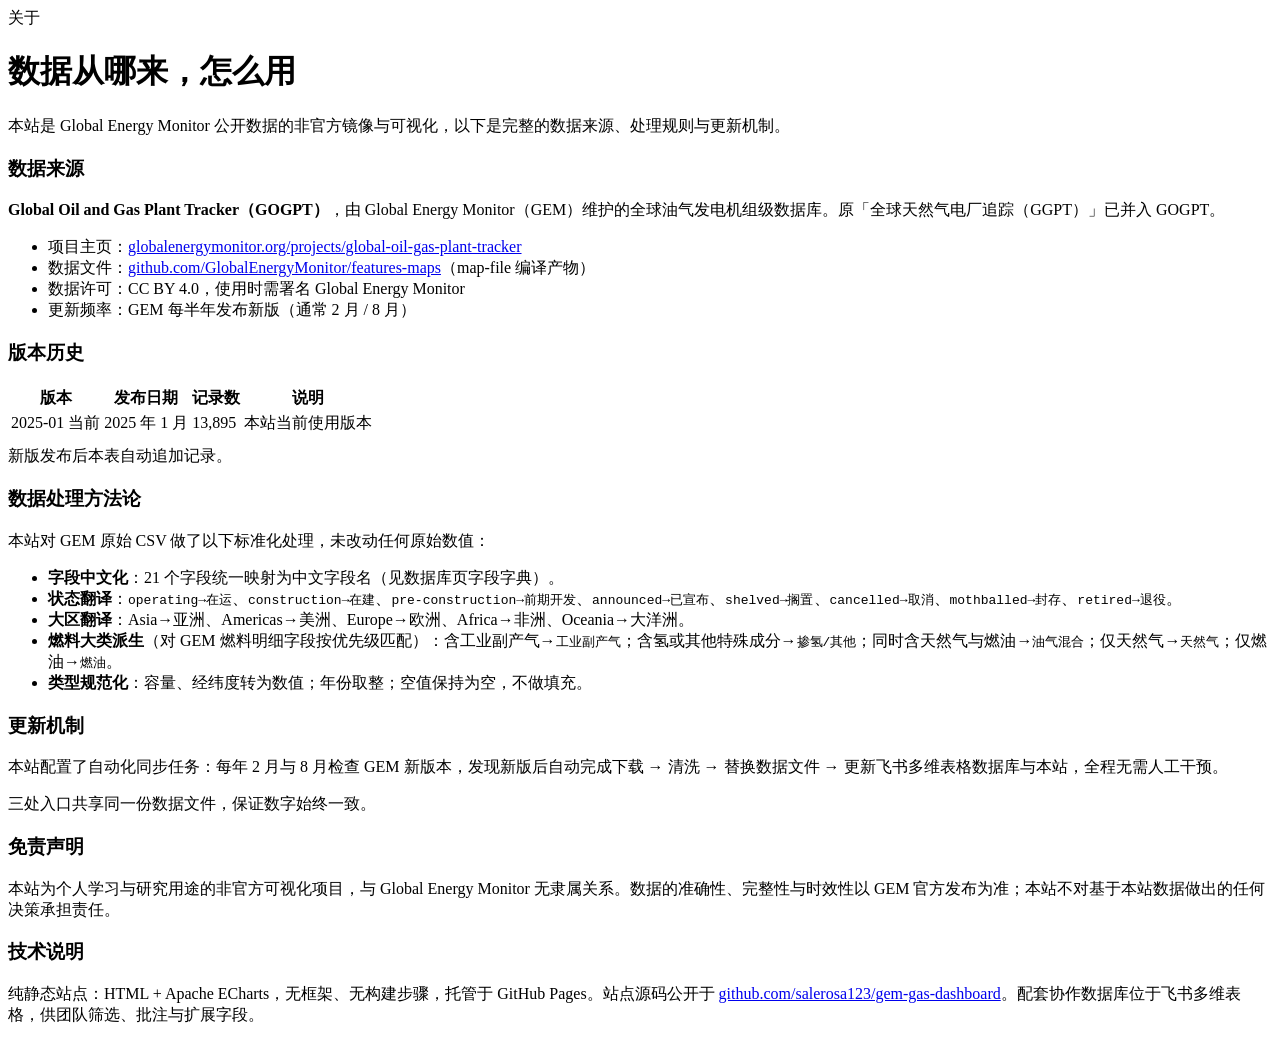
==== about.html @ b09754d4 "rebuild: multi-page editorial site" ====
<!-- Generated by Trae Work -->
<!DOCTYPE html>
<html lang="zh-CN">
<head>
<meta charset="UTF-8">
<meta name="viewport" content="width=device-width, initial-scale=1.0">
<title>关于 · GOGPT 数据观察站</title>
<meta name="description" content="数据来源、清洗方法论、版本历史与更新机制说明。">
<link rel="stylesheet" href="assets/layout.css">
</head>
<body>
<div class="wrap">

<div class="page-head">
  <div class="overline">关于</div>
  <h1>数据从哪来，怎么用</h1>
  <div class="sub">本站是 Global Energy Monitor 公开数据的非官方镜像与可视化，以下是完整的数据来源、处理规则与更新机制。</div>
</div>

<div class="about-grid">
  <div class="about-card">
    <h3>数据来源</h3>
    <p><b>Global Oil and Gas Plant Tracker（GOGPT）</b>，由 Global Energy Monitor（GEM）维护的全球油气发电机组级数据库。原「全球天然气电厂追踪（GGPT）」已并入 GOGPT。</p>
    <ul>
      <li>项目主页：<a href="https://globalenergymonitor.org/projects/global-oil-gas-plant-tracker" target="_blank" rel="noopener">globalenergymonitor.org/projects/global-oil-gas-plant-tracker</a></li>
      <li>数据文件：<a href="https://github.com/GlobalEnergyMonitor/features-maps" target="_blank" rel="noopener">github.com/GlobalEnergyMonitor/features-maps</a>（map-file 编译产物）</li>
      <li>数据许可：CC BY 4.0，使用时需署名 Global Energy Monitor</li>
      <li>更新频率：GEM 每半年发布新版（通常 2 月 / 8 月）</li>
    </ul>
  </div>

  <div class="about-card">
    <h3>版本历史</h3>
    <table class="mini-table">
      <thead><tr><th>版本</th><th>发布日期</th><th>记录数</th><th>说明</th></tr></thead>
      <tbody>
        <tr><td>2025-01 <span class="ver-pill">当前</span></td><td>2025 年 1 月</td><td>13,895</td><td>本站当前使用版本</td></tr>
      </tbody>
    </table>
    <p style="margin-top:0.6rem">新版发布后本表自动追加记录。</p>
  </div>

  <div class="about-card full">
    <h3>数据处理方法论</h3>
    <p>本站对 GEM 原始 CSV 做了以下标准化处理，未改动任何原始数值：</p>
    <ul>
      <li><b>字段中文化</b>：21 个字段统一映射为中文字段名（见数据库页字段字典）。</li>
      <li><b>状态翻译</b>：<code>operating→在运</code>、<code>construction→在建</code>、<code>pre-construction→前期开发</code>、<code>announced→已宣布</code>、<code>shelved→搁置</code>、<code>cancelled→取消</code>、<code>mothballed→封存</code>、<code>retired→退役</code>。</li>
      <li><b>大区翻译</b>：Asia→亚洲、Americas→美洲、Europe→欧洲、Africa→非洲、Oceania→大洋洲。</li>
      <li><b>燃料大类派生</b>（对 GEM 燃料明细字段按优先级匹配）：含工业副产气→<code>工业副产气</code>；含氢或其他特殊成分→<code>掺氢/其他</code>；同时含天然气与燃油→<code>油气混合</code>；仅天然气→<code>天然气</code>；仅燃油→<code>燃油</code>。</li>
      <li><b>类型规范化</b>：容量、经纬度转为数值；年份取整；空值保持为空，不做填充。</li>
    </ul>
  </div>

  <div class="about-card">
    <h3>更新机制</h3>
    <p>本站配置了自动化同步任务：每年 2 月与 8 月检查 GEM 新版本，发现新版后自动完成下载 → 清洗 → 替换数据文件 → 更新飞书多维表格数据库与本站，全程无需人工干预。</p>
    <p>三处入口共享同一份数据文件，保证数字始终一致。</p>
  </div>

  <div class="about-card">
    <h3>免责声明</h3>
    <p>本站为个人学习与研究用途的非官方可视化项目，与 Global Energy Monitor 无隶属关系。数据的准确性、完整性与时效性以 GEM 官方发布为准；本站不对基于本站数据做出的任何决策承担责任。</p>
  </div>

  <div class="about-card full">
    <h3>技术说明</h3>
    <p>纯静态站点：HTML + Apache ECharts，无框架、无构建步骤，托管于 GitHub Pages。站点源码公开于 <a href="https://github.com/salerosa123/gem-gas-dashboard" target="_blank" rel="noopener">github.com/salerosa123/gem-gas-dashboard</a>。配套协作数据库位于飞书多维表格，供团队筛选、批注与扩展字段。</p>
  </div>
</div>

</div>
<script src="assets/site.js"></script>
</body>
</html>
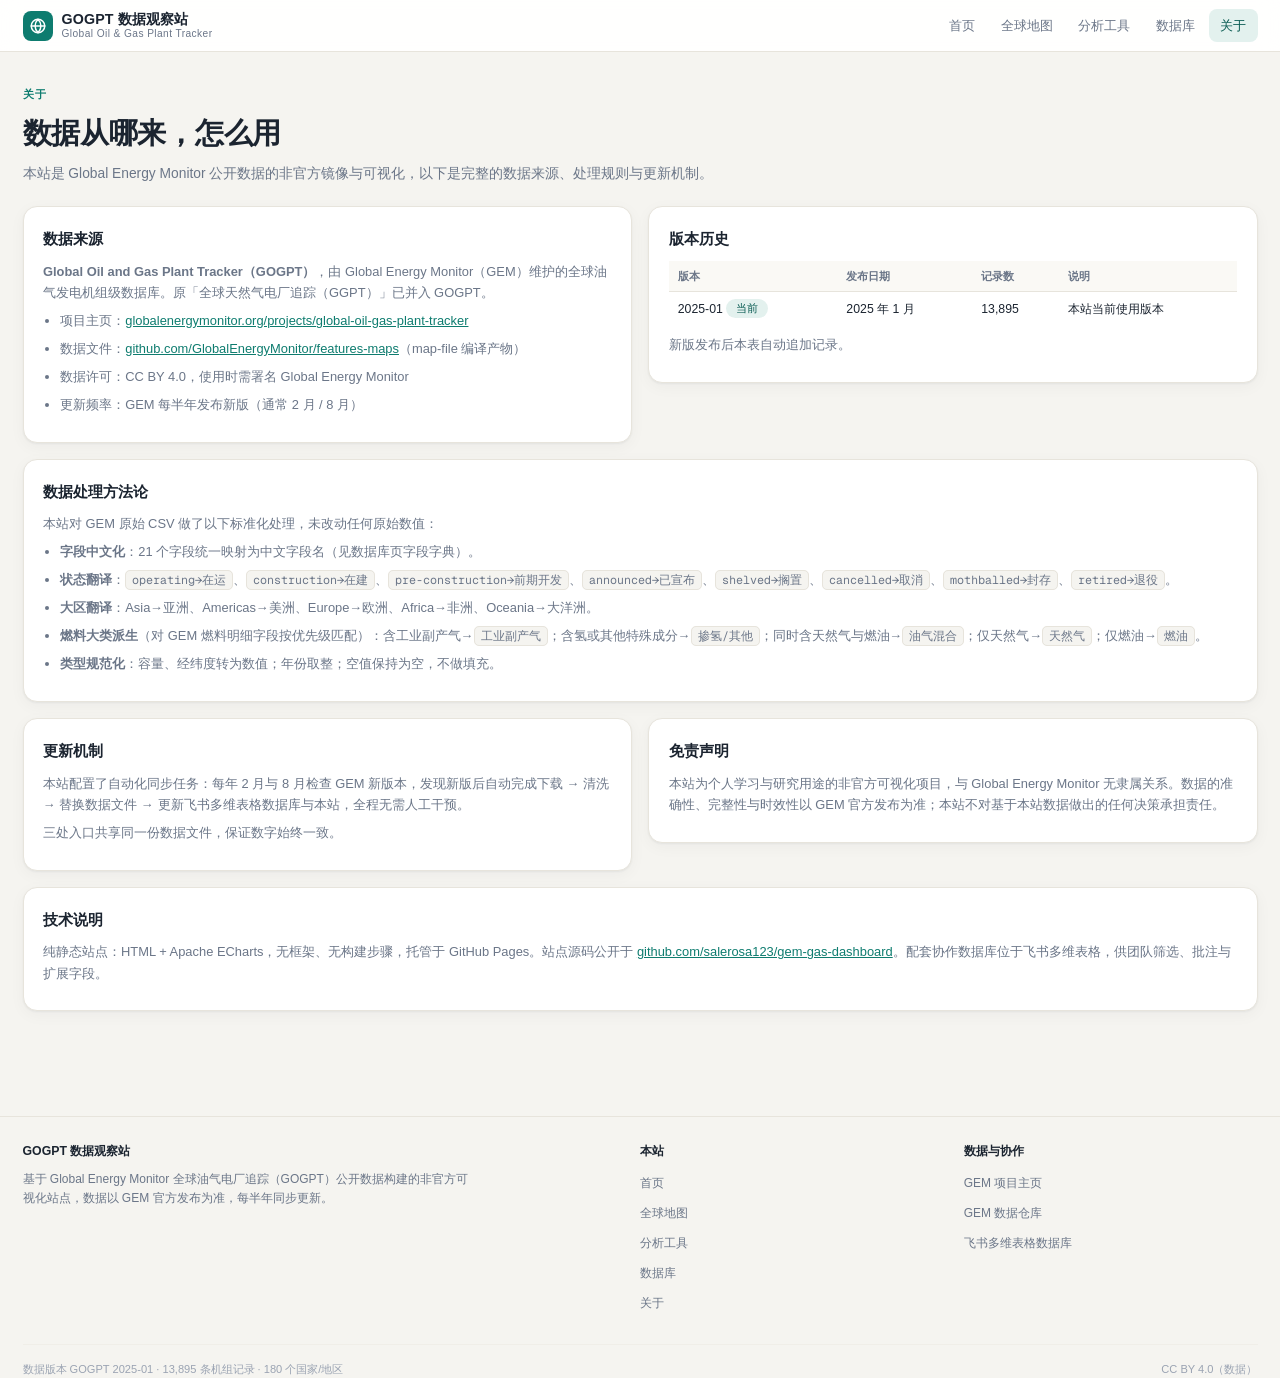
==== commit c0034cf3: "feat: Kimi AI integration - NL query on map, AI view insights, AI report chapter" ====
--- a/about.html
+++ b/about.html
@@ -1,4 +1,4 @@
-<!-- Generated by Trae Work -->
+﻿<!-- Generated by Trae Work -->
 <!DOCTYPE html>
 <html lang="zh-CN">
 <head>
@@ -6,7 +6,7 @@
 <meta name="viewport" content="width=device-width, initial-scale=1.0">
 <title>关于 · GOGPT 数据观察站</title>
 <meta name="description" content="数据来源、清洗方法论、版本历史与更新机制说明。">
-<link rel="stylesheet" href="assets/layout.css">
+<link rel="stylesheet" href="assets/layout.css?v=5">
 </head>
 <body>
 <div class="wrap">
@@ -70,6 +70,7 @@
 </div>
 
 </div>
-<script src="assets/site.js"></script>
+<script src="assets/site.js?v=2"></script>
+<script src="assets/ai.js?v=1"></script>
 </body>
 </html>
--- a/assets/layout.css
+++ b/assets/layout.css
@@ -0,0 +1,897 @@
+/* GOGPT 数据观察站 · 共享样式 */
+@font-face { font-family: 'BigShoulders'; src: url('../_shared/fonts/BigShoulders-Bold.ttf'); font-weight: 700; }
+@font-face { font-family: 'GeistMono'; src: url('../_shared/fonts/GeistMono-Regular.ttf'); }
+:root {
+  --bg: #f5f4f0;
+  --card: #ffffff;
+  --ink: #1b2430;
+  --muted: #6b7688;
+  --faint: #9aa3b2;
+  --rule: #e7e4dc;
+  --accent: #0e7c6f;
+  --accent-ink: #0a5c53;
+  --accent-soft: #e3f1ee;
+  --amber: #c47a12;
+  --c-operating: #159a86;
+  --c-construction: #f0a13a;
+  --c-pre: #c9a227;
+  --c-announced: #e0713a;
+  --c-shelved: #8f77d4;
+  --c-cancelled: #d4536a;
+  --c-mothballed: #7a8ca3;
+  --c-retired: #aab4bf;
+  --shadow: 0 1px 2px rgba(27,36,48,.05), 0 4px 16px rgba(27,36,48,.04);
+  --shadow-lg: 0 4px 24px rgba(27,36,48,.10);
+}
+* { margin: 0; padding: 0; box-sizing: border-box; }
+html { font-size: 15px; }
+body {
+  background: var(--bg); color: var(--ink);
+  font-family: -apple-system, "PingFang SC", "Microsoft YaHei", "Segoe UI", sans-serif;
+  line-height: 1.65; -webkit-font-smoothing: antialiased;
+}
+.wrap { max-width: 1440px; margin: 0 auto; padding: 0 1.5rem 4rem; }
+a { color: var(--accent); }
+
+/* ===== 顶部导航 ===== */
+.topbar {
+  position: sticky; top: 0; z-index: 60;
+  background: rgba(255,255,255,.92); backdrop-filter: blur(10px);
+  border-bottom: 1px solid var(--rule);
+}
+.topbar-inner {
+  max-width: 1440px; margin: 0 auto; padding: 0.6rem 1.5rem;
+  display: flex; align-items: center; gap: 1.2rem; flex-wrap: wrap;
+}
+.brand { display: flex; align-items: center; gap: 0.6rem; text-decoration: none; color: var(--ink); flex: none; }
+.brand .mark {
+  width: 30px; height: 30px; border-radius: 8px; background: var(--accent);
+  display: flex; align-items: center; justify-content: center; flex: none;
+}
+.brand .mark svg { width: 18px; height: 18px; }
+.brand .name { font-weight: 700; font-size: 0.95rem; letter-spacing: 0.01em; line-height: 1.2; }
+.brand .name small { display: block; font-weight: 400; font-size: 0.68rem; color: var(--muted); letter-spacing: 0.04em; }
+.ver-pill {
+  font-family: 'GeistMono', monospace; font-size: 0.7rem; color: var(--accent-ink);
+  background: var(--accent-soft); border-radius: 999px; padding: 0.16rem 0.65rem; white-space: nowrap;
+}
+.nav { display: flex; gap: 0.2rem; margin-left: auto; flex-wrap: wrap; }
+.nav a {
+  text-decoration: none; color: var(--muted); font-size: 0.86rem; font-weight: 500;
+  padding: 0.4rem 0.75rem; border-radius: 8px; transition: color .15s, background .15s;
+}
+.nav a:hover { color: var(--ink); background: var(--bg); }
+.nav a.active { color: var(--accent-ink); background: var(--accent-soft); }
+.topbar .actions { display: flex; gap: 0.5rem; align-items: center; }
+.btn {
+  display: inline-flex; align-items: center; gap: 0.35rem;
+  padding: 0.45rem 1rem; border-radius: 8px; font-size: 0.83rem; font-weight: 500;
+  text-decoration: none; border: 1px solid var(--rule); color: var(--ink); background: var(--card);
+  transition: border-color .15s, box-shadow .15s, background .15s; cursor: pointer;
+}
+.btn:hover { border-color: var(--accent); box-shadow: var(--shadow); }
+.btn.primary { background: var(--accent); color: #fff; border-color: var(--accent); }
+.btn.primary:hover { background: var(--accent-ink); }
+.btn.big { padding: 0.7rem 1.5rem; font-size: 0.95rem; border-radius: 10px; }
+
+/* ===== Hero ===== */
+.hero { padding: 3.2rem 0 2rem; max-width: 60rem; }
+.hero .overline {
+  font-size: 0.76rem; font-weight: 700; letter-spacing: 0.16em; color: var(--accent);
+  text-transform: uppercase; margin-bottom: 0.7rem;
+}
+.hero h1 { font-size: 2.9rem; font-weight: 800; letter-spacing: -0.02em; line-height: 1.18; }
+.hero h1 em { font-style: normal; color: var(--accent); }
+.hero .sub { color: var(--muted); font-size: 1.02rem; margin-top: 0.9rem; max-width: 46rem; }
+.hero .cta { display: flex; gap: 0.7rem; margin-top: 1.5rem; flex-wrap: wrap; }
+.page-head { padding: 2.2rem 0 1.4rem; }
+.page-head .overline { font-size: 0.74rem; font-weight: 700; letter-spacing: 0.14em; color: var(--accent); text-transform: uppercase; margin-bottom: 0.4rem; }
+.page-head h1 { font-size: 1.9rem; font-weight: 800; letter-spacing: -0.01em; }
+.page-head .sub { color: var(--muted); font-size: 0.92rem; margin-top: 0.4rem; max-width: 52rem; }
+
+/* ===== KPI 带 ===== */
+.kpis { display: grid; grid-template-columns: repeat(5, 1fr); gap: 1rem; margin-bottom: 1.4rem; }
+.kpi {
+  background: var(--card); border: 1px solid var(--rule); border-radius: 14px;
+  padding: 1rem 1.15rem 0.95rem; box-shadow: var(--shadow); position: relative; overflow: hidden;
+}
+.kpi::before {
+  content: ''; position: absolute; left: 0; top: 0; bottom: 0; width: 3px;
+  background: var(--kpi-color, var(--accent)); border-radius: 3px 0 0 3px;
+}
+.kpi .label { color: var(--muted); font-size: 0.78rem; font-weight: 500; }
+.kpi .num {
+  font-family: 'BigShoulders', sans-serif; font-weight: 700; font-size: 2.4rem;
+  line-height: 1.15; color: var(--ink); letter-spacing: 0.01em; margin-top: 0.15rem;
+}
+.kpi .num .unit { font-size: 1.05rem; color: var(--faint); margin-left: 0.25rem; }
+.kpi .delta { font-size: 0.75rem; color: var(--faint); margin-top: 0.1rem; }
+
+/* ===== 章节标题 ===== */
+.sec-head { display: flex; align-items: baseline; justify-content: space-between; gap: 1rem; margin: 2.4rem 0 1rem; flex-wrap: wrap; }
+.sec-head h2 { font-size: 1.35rem; font-weight: 750; letter-spacing: -0.01em; }
+.sec-head .hint { font-size: 0.78rem; color: var(--faint); }
+
+/* ===== 卡片 / 图表 ===== */
+figure.chart-figure {
+  background: var(--card); border: 1px solid var(--rule); border-radius: 14px;
+  padding: 1.05rem 1.15rem 0.9rem; margin: 0; box-shadow: var(--shadow);
+}
+figure.chart-figure figcaption { font-size: 0.92rem; font-weight: 650; }
+figure.chart-figure .note { font-size: 0.76rem; color: var(--faint); margin-top: 0.1rem; margin-bottom: 0.35rem; }
+.chart-grid { display: grid; grid-template-columns: 1fr 1fr; gap: 1.1rem; }
+.chart-grid .full { grid-column: 1 / -1; }
+
+/* ===== 洞察卡片（首页） ===== */
+.insights { display: grid; grid-template-columns: repeat(3, 1fr); gap: 1.1rem; }
+.insight {
+  background: var(--card); border: 1px solid var(--rule); border-radius: 14px;
+  padding: 1.3rem 1.3rem 1.1rem; box-shadow: var(--shadow); display: flex; flex-direction: column;
+  transition: box-shadow .15s, transform .15s;
+}
+.insight:hover { box-shadow: var(--shadow-lg); transform: translateY(-2px); }
+.insight .tag {
+  font-size: 0.7rem; font-weight: 700; letter-spacing: 0.1em; color: var(--accent);
+  text-transform: uppercase; margin-bottom: 0.5rem;
+}
+.insight h3 { font-size: 1.12rem; font-weight: 750; line-height: 1.35; margin-bottom: 0.5rem; }
+.insight p { font-size: 0.85rem; color: var(--muted); margin-bottom: 0.8rem; }
+.insight .mini-chart { height: 190px; margin: auto -0.2rem 0.6rem; }
+.insight .go { font-size: 0.83rem; font-weight: 600; text-decoration: none; margin-top: auto; }
+.insight .go::after { content: ' →'; }
+
+/* ===== 入口卡片 ===== */
+.entry-cards { display: grid; grid-template-columns: repeat(3, 1fr); gap: 1.1rem; }
+.entry {
+  position: relative; border-radius: 14px; padding: 1.5rem 1.4rem; text-decoration: none;
+  border: 1px solid var(--rule); background: var(--card); color: var(--ink);
+  box-shadow: var(--shadow); transition: box-shadow .15s, transform .15s; overflow: hidden;
+}
+.entry:hover { box-shadow: var(--shadow-lg); transform: translateY(-2px); border-color: var(--accent); }
+.entry .icon {
+  width: 38px; height: 38px; border-radius: 10px; background: var(--accent-soft);
+  display: flex; align-items: center; justify-content: center; margin-bottom: 0.8rem;
+}
+.entry .icon svg { width: 20px; height: 20px; }
+.entry h3 { font-size: 1.05rem; font-weight: 700; margin-bottom: 0.35rem; }
+.entry p { font-size: 0.83rem; color: var(--muted); }
+
+/* ===== 筛选栏（分析/数据库页） ===== */
+.filterbar {
+  position: sticky; top: 50px; z-index: 40;
+  display: flex; flex-wrap: wrap; gap: 0.6rem; align-items: center;
+  background: rgba(255,255,255,.94); backdrop-filter: blur(8px);
+  border: 1px solid var(--rule); border-radius: 12px;
+  padding: 0.65rem 0.9rem; margin-bottom: 1.2rem; box-shadow: var(--shadow);
+}
+.filterbar .f-label { font-size: 0.8rem; color: var(--muted); font-weight: 600; margin-right: 0.15rem; }
+.filterbar select, .filterbar input[type="text"] {
+  background: var(--bg); color: var(--ink); border: 1px solid var(--rule);
+  border-radius: 8px; padding: 0.4rem 0.65rem; font-size: 0.84rem; outline: none; min-width: 126px;
+  transition: border-color .15s, box-shadow .15s;
+}
+.filterbar select:focus, .filterbar input:focus { border-color: var(--accent); box-shadow: 0 0 0 3px var(--accent-soft); background: #fff; }
+.filterbar .reset {
+  background: transparent; color: var(--muted); border: 1px dashed var(--rule);
+  border-radius: 8px; padding: 0.4rem 0.85rem; font-size: 0.8rem; cursor: pointer;
+  transition: color .15s, border-color .15s;
+}
+.filterbar .reset:hover { color: var(--accent); border-color: var(--accent); }
+.filterbar .count { margin-left: auto; font-size: 0.8rem; color: var(--muted); font-family: 'GeistMono', monospace; white-space: nowrap; }
+.filterbar .count b { color: var(--accent); font-weight: 600; }
+
+/* ===== 胶囊筛选（通用） ===== */
+.chips { display: flex; flex-wrap: wrap; gap: 0.45rem; align-items: center; }
+.chip {
+  display: inline-flex; align-items: center; gap: 0.4rem;
+  border: 1px solid var(--rule); background: var(--card); color: var(--muted);
+  border-radius: 999px; padding: 0.3rem 0.8rem; font-size: 0.8rem; font-weight: 500;
+  cursor: pointer; transition: all .15s; user-select: none;
+}
+.chip .dot { width: 8px; height: 8px; border-radius: 50%; background: var(--dot, var(--faint)); flex: none; }
+.chip:hover { border-color: var(--accent); color: var(--ink); }
+.chip.on { background: var(--ink); border-color: var(--ink); color: #fff; }
+.chip .n { font-family: 'GeistMono', monospace; font-size: 0.72rem; opacity: .75; }
+
+/* ===== 地图页 ===== */
+.map-panel {
+  background: var(--card); border: 1px solid var(--rule); border-radius: 14px;
+  box-shadow: var(--shadow); overflow: hidden; position: relative;
+}
+#chart-map { width: 100%; height: calc(100vh - 205px); min-height: 560px; }
+.detail-card {
+  position: absolute; left: 14px; bottom: 14px; z-index: 10; width: 320px; max-width: calc(100% - 28px);
+  background: rgba(255,255,255,.97); border: 1px solid var(--rule); border-radius: 12px;
+  box-shadow: var(--shadow-lg); padding: 0.9rem 1rem; display: none;
+}
+.detail-card.show { display: block; }
+.detail-card .dc-close {
+  position: absolute; top: 8px; right: 10px; border: none; background: none;
+  font-size: 1rem; color: var(--faint); cursor: pointer; line-height: 1;
+}
+.detail-card .dc-close:hover { color: var(--ink); }
+.detail-card h4 { font-size: 0.92rem; font-weight: 700; margin-bottom: 0.15rem; padding-right: 1.2rem; }
+.detail-card .dc-sub { font-size: 0.76rem; color: var(--faint); margin-bottom: 0.55rem; }
+.detail-card .dc-grid { display: grid; grid-template-columns: 1fr 1fr; gap: 0.3rem 0.8rem; font-size: 0.8rem; }
+.detail-card .dc-grid .k { color: var(--muted); }
+.detail-card .dc-grid .v { font-weight: 550; text-align: right; font-family: 'GeistMono', monospace; font-size: 0.76rem; }
+.detail-card .dc-link { display: inline-block; margin-top: 0.55rem; font-size: 0.78rem; font-weight: 600; text-decoration: none; }
+.detail-card .dc-link:hover { text-decoration: underline; }
+
+/* ===== 分析页章节 ===== */
+.analysis-sec { margin-bottom: 1.2rem; }
+.analysis-sec .prose { max-width: 52rem; margin-bottom: 0.8rem; }
+.prose p { font-size: 0.9rem; color: var(--muted); margin-bottom: 0.5rem; }
+.prose p b { color: var(--ink); }
+.prose h3 { font-size: 1.05rem; font-weight: 700; margin-bottom: 0.4rem; }
+
+/* ===== 表格 ===== */
+.table-figure {
+  background: var(--card); border: 1px solid var(--rule); border-radius: 14px;
+  padding: 1.05rem 1.15rem; box-shadow: var(--shadow);
+}
+.table-figure figcaption { font-size: 0.92rem; font-weight: 650; margin-bottom: 0.6rem; }
+.table-tools { display: flex; gap: 0.6rem; align-items: center; margin-bottom: 0.7rem; flex-wrap: wrap; }
+.table-tools .spacer { flex: 1; }
+.table-wrap { overflow: auto; max-height: 600px; border: 1px solid var(--rule); border-radius: 10px; }
+table { width: 100%; border-collapse: collapse; font-size: 0.83rem; min-width: 1080px; }
+thead th {
+  position: sticky; top: 0; background: #faf9f5; color: var(--muted);
+  text-align: left; padding: 0.55rem 0.7rem; font-weight: 600; white-space: nowrap; z-index: 2;
+  border-bottom: 1px solid var(--rule); font-size: 0.78rem;
+}
+th.sortable { cursor: pointer; user-select: none; }
+th.sortable:hover { color: var(--accent); }
+th.sortable .arrow { font-size: 0.65rem; margin-left: 0.2rem; }
+tbody td { padding: 0.45rem 0.7rem; border-top: 1px solid #f0eee8; white-space: nowrap; max-width: 260px; overflow: hidden; text-overflow: ellipsis; }
+tbody tr:hover { background: #faf9f5; }
+td.cap { font-family: 'GeistMono', monospace; text-align: right; font-size: 0.8rem; }
+th.cap { text-align: right; }
+.badge { display: inline-block; padding: 0.1rem 0.6rem; border-radius: 999px; font-size: 0.74rem; font-weight: 600; }
+.b-wiki { color: var(--accent); text-decoration: none; font-weight: 500; }
+.b-wiki:hover { text-decoration: underline; }
+.pager { display: flex; align-items: center; gap: 0.8rem; margin-top: 0.75rem; font-size: 0.8rem; color: var(--muted); flex-wrap: wrap; }
+.pager button {
+  background: var(--card); color: var(--ink); border: 1px solid var(--rule); border-radius: 8px;
+  padding: 0.35rem 0.9rem; cursor: pointer; font-size: 0.8rem; transition: border-color .15s;
+}
+.pager button:disabled { opacity: 0.4; cursor: default; }
+.pager button:not(:disabled):hover { border-color: var(--accent); color: var(--accent); }
+.pager .pageinfo { font-family: 'GeistMono', monospace; font-size: 0.78rem; }
+
+/* ===== 字段字典 / 关于页 ===== */
+details.dict {
+  background: var(--card); border: 1px solid var(--rule); border-radius: 14px;
+  padding: 1rem 1.2rem; box-shadow: var(--shadow); margin-top: 1.1rem;
+}
+details.dict summary { font-size: 0.9rem; font-weight: 650; cursor: pointer; }
+details.dict .dict-body { margin-top: 0.8rem; }
+.about-grid { display: grid; grid-template-columns: 1fr 1fr; gap: 1.1rem; align-items: start; }
+.about-card {
+  background: var(--card); border: 1px solid var(--rule); border-radius: 14px;
+  padding: 1.3rem 1.3rem; box-shadow: var(--shadow);
+}
+.about-card h3 { font-size: 1rem; font-weight: 700; margin-bottom: 0.6rem; }
+.about-card.full { grid-column: 1 / -1; }
+.about-card p, .about-card li { font-size: 0.86rem; color: var(--muted); margin-bottom: 0.45rem; }
+.about-card ul, .about-card ol { padding-left: 1.15rem; }
+.about-card code {
+  font-family: 'GeistMono', monospace; font-size: 0.78rem; background: var(--bg);
+  padding: 0.08rem 0.4rem; border-radius: 5px; border: 1px solid var(--rule);
+}
+.mini-table { width: 100%; border-collapse: collapse; font-size: 0.82rem; min-width: 0; }
+.mini-table th { text-align: left; color: var(--muted); font-weight: 600; padding: 0.4rem 0.6rem; border-bottom: 1px solid var(--rule); font-size: 0.76rem; }
+.mini-table td { padding: 0.42rem 0.6rem; border-top: 1px solid #f0eee8; }
+
+/* ===== 首页：OWID 式图文洞察流 ===== */
+.scale-line { font-size: 0.95rem; color: var(--muted); margin-top: 1.1rem; }
+.scale-line b { color: var(--ink); font-family: 'GeistMono', monospace; font-weight: 600; }
+.insight-article {
+  display: grid; grid-template-columns: 5fr 4fr; gap: 2.2rem; align-items: center;
+  padding: 2.2rem 0; border-top: 1px solid var(--rule);
+}
+.insight-article:first-of-type { border-top: none; }
+.insight-article.flip .ia-chart { order: 2; }
+.insight-article .ia-chart { min-width: 0; }
+.insight-article .ia-chart .chart-holder { height: 340px; }
+.insight-article .ia-prose .tag {
+  font-size: 0.7rem; font-weight: 700; letter-spacing: 0.1em; color: var(--accent);
+  text-transform: uppercase; margin-bottom: 0.5rem;
+}
+.insight-article .ia-prose h3 { font-size: 1.5rem; font-weight: 800; letter-spacing: -0.01em; line-height: 1.3; margin-bottom: 0.7rem; }
+.insight-article .ia-prose p { font-size: 0.92rem; color: var(--muted); margin-bottom: 0.6rem; }
+.insight-article .ia-prose p b { color: var(--ink); }
+.insight-article .ia-prose .go { display: inline-block; margin-top: 0.5rem; font-size: 0.86rem; font-weight: 600; text-decoration: none; }
+.insight-article .ia-prose .go::after { content: ' →'; }
+@media (max-width: 900px) {
+  .insight-article, .insight-article.flip { grid-template-columns: 1fr; }
+  .insight-article.flip .ia-chart { order: 0; }
+}
+
+/* ===== 分析工作台 v2 ===== */
+.app-shell { display: grid; grid-template-columns: 292px minmax(0, 1fr); gap: 1.1rem; align-items: start; }
+.side-config {
+  position: sticky; top: 66px; max-height: calc(100vh - 84px); overflow-y: auto;
+  background: var(--card); border: 1px solid var(--rule); border-radius: 14px;
+  box-shadow: var(--shadow); padding: 1rem 1rem 1.2rem;
+}
+.cfg-sec { margin-bottom: 1.1rem; }
+.cfg-sec > h4 {
+  font-size: 0.72rem; font-weight: 700; letter-spacing: 0.08em; color: var(--muted);
+  text-transform: uppercase; margin-bottom: 0.5rem;
+  display: flex; justify-content: space-between; align-items: baseline; gap: 0.4rem;
+}
+.cfg-sec > h4 .mini { font-size: 0.68rem; letter-spacing: 0; text-transform: none; color: var(--faint); font-weight: 500; }
+.chip-row { display: flex; flex-wrap: wrap; gap: 0.35rem; }
+.f-chip {
+  border: 1px solid var(--rule); background: var(--bg); color: var(--muted);
+  border-radius: 8px; padding: 0.3rem 0.6rem; font-size: 0.78rem; cursor: pointer;
+  transition: all .15s; user-select: none;
+}
+.f-chip:hover { border-color: var(--accent); color: var(--ink); }
+.f-chip.on { background: var(--accent); border-color: var(--accent); color: #fff; }
+.cfg-grid2 { display: grid; grid-template-columns: 1fr 1fr; gap: 0.45rem; }
+.cfg-field label { font-size: 0.68rem; color: var(--muted); font-weight: 700; display: block; margin-bottom: 0.22rem; }
+.cfg-field select {
+  width: 100%; background: var(--bg); color: var(--ink); border: 1px solid var(--rule);
+  border-radius: 8px; padding: 0.38rem 0.5rem; font-size: 0.8rem; outline: none;
+}
+.cfg-field select:focus { border-color: var(--accent); box-shadow: 0 0 0 3px var(--accent-soft); background: #fff; }
+.btn-add { width: 100%; justify-content: center; margin-top: 0.6rem; }
+.st-chips { display: flex; flex-wrap: wrap; gap: 0.3rem; }
+.st-chip {
+  display: inline-flex; align-items: center; gap: 0.3rem;
+  border: 1px solid var(--rule); background: var(--card); color: var(--muted);
+  border-radius: 999px; padding: 0.16rem 0.55rem; font-size: 0.72rem; cursor: pointer; user-select: none;
+}
+.st-chip .dot { width: 7px; height: 7px; border-radius: 50%; }
+.st-chip.on { background: var(--ink); color: #fff; border-color: var(--ink); }
+.cfg-input {
+  width: 100%; background: var(--bg); border: 1px solid var(--rule); border-radius: 8px;
+  padding: 0.38rem 0.55rem; font-size: 0.8rem; outline: none; color: var(--ink);
+}
+.cfg-input:focus { border-color: var(--accent); box-shadow: 0 0 0 3px var(--accent-soft); background: #fff; }
+.tmpl-item, .saved-item {
+  display: flex; justify-content: space-between; align-items: center; gap: 0.4rem;
+  border: 1px solid var(--rule); border-radius: 10px; padding: 0.45rem 0.6rem;
+  margin-bottom: 0.4rem; cursor: pointer; transition: border-color .15s; background: var(--card);
+}
+.tmpl-item:hover, .saved-item:hover { border-color: var(--accent); }
+.tmpl-item .t-name { font-size: 0.8rem; font-weight: 600; }
+.tmpl-item .t-desc { font-size: 0.7rem; color: var(--faint); }
+.saved-item .s-name { font-size: 0.8rem; font-weight: 600; overflow: hidden; text-overflow: ellipsis; white-space: nowrap; }
+.saved-item .s-time { font-size: 0.66rem; color: var(--faint); }
+.saved-item .s-del { border: none; background: none; color: var(--faint); cursor: pointer; font-size: 0.8rem; padding: 0.1rem 0.25rem; flex: none; }
+.saved-item .s-del:hover { color: #d4536a; }
+.saved-empty { font-size: 0.74rem; color: var(--faint); padding: 0.2rem 0; }
+
+.canvas-toolbar { display: flex; flex-wrap: wrap; gap: 0.6rem; align-items: center; margin-bottom: 0.9rem; }
+.mode-tabs { display: inline-flex; background: var(--card); border: 1px solid var(--rule); border-radius: 10px; overflow: hidden; }
+.mode-tabs button { border: none; background: none; padding: 0.42rem 0.95rem; font-size: 0.82rem; color: var(--muted); cursor: pointer; }
+.mode-tabs button.on { background: var(--accent); color: #fff; }
+.stats-bar {
+  display: flex; flex-wrap: wrap; gap: 0.45rem 1.15rem; align-items: center;
+  background: var(--card); border: 1px solid var(--rule); border-radius: 12px;
+  padding: 0.6rem 1rem; margin-bottom: 0.9rem; box-shadow: var(--shadow);
+}
+.stat-item { display: flex; align-items: baseline; gap: 0.35rem; }
+.stat-item .sl { font-size: 0.74rem; color: var(--muted); }
+.stat-item .sv { font-family: 'GeistMono', monospace; font-size: 0.92rem; font-weight: 600; color: var(--ink); }
+.toolbar-actions { display: flex; gap: 0.45rem; margin-left: auto; flex-wrap: wrap; align-items: center; }
+
+.cards-grid { display: grid; grid-template-columns: repeat(auto-fill, minmax(440px, 1fr)); gap: 1.1rem; }
+.ana-card {
+  background: var(--card); border: 1px solid var(--rule); border-radius: 14px;
+  box-shadow: var(--shadow); padding: 0.95rem 1.05rem 0.8rem;
+  display: flex; flex-direction: column; min-width: 0;
+}
+.ana-card.full { grid-column: 1 / -1; }
+.ac-head { display: flex; align-items: flex-start; gap: 0.5rem; margin-bottom: 0.3rem; }
+.ac-title { flex: 1; min-width: 0; }
+.ac-title h3 { font-size: 0.92rem; font-weight: 700; }
+.ac-sub { font-size: 0.72rem; color: var(--faint); margin-top: 0.1rem; }
+.ac-btns { display: flex; gap: 0.22rem; flex: none; }
+.icon-btn {
+  width: 26px; height: 26px; border: 1px solid var(--rule); background: var(--card);
+  border-radius: 7px; cursor: pointer; color: var(--muted); font-size: 0.72rem;
+  display: inline-flex; align-items: center; justify-content: center; transition: all .15s;
+}
+.icon-btn:hover { color: var(--accent); border-color: var(--accent); }
+.icon-btn.danger:hover { color: #d4536a; border-color: #d4536a; }
+.ac-bc { display: flex; flex-wrap: wrap; gap: 0.25rem; align-items: center; margin-bottom: 0.3rem; }
+.bc-seg { font-size: 0.7rem; background: var(--accent-soft); color: var(--accent-ink); border: none; border-radius: 6px; padding: 0.14rem 0.5rem; cursor: pointer; }
+.bc-sep { font-size: 0.7rem; color: var(--faint); }
+.ac-chart { width: 100%; height: 340px; }
+.ana-card.full .ac-chart { height: 520px; }
+.ac-empty { height: 200px; display: flex; align-items: center; justify-content: center; color: var(--faint); font-size: 0.82rem; }
+.canvas-empty {
+  border: 1.5px dashed var(--rule); border-radius: 14px; padding: 2.2rem 1rem;
+  text-align: center; color: var(--faint); font-size: 0.86rem;
+}
+.canvas-empty b { color: var(--muted); }
+
+.ctx-menu {
+  position: fixed; z-index: 200; background: #fff; border: 1px solid var(--rule);
+  border-radius: 10px; box-shadow: var(--shadow-lg); padding: 0.3rem; min-width: 200px; display: none;
+}
+.ctx-menu.show { display: block; }
+.ctx-menu .ctx-title { font-size: 0.7rem; color: var(--faint); padding: 0.25rem 0.5rem; }
+.ctx-menu button {
+  display: block; width: 100%; text-align: left; background: none; border: none;
+  font-size: 0.8rem; color: var(--ink); padding: 0.35rem 0.55rem; border-radius: 7px; cursor: pointer;
+}
+.ctx-menu button:hover { background: var(--accent-soft); color: var(--accent-ink); }
+
+.modal-backdrop {
+  position: fixed; inset: 0; background: rgba(27,36,48,.42); z-index: 150;
+  display: none; align-items: flex-start; justify-content: center; padding: 4vh 1rem;
+}
+.modal-backdrop.show { display: flex; }
+.modal {
+  background: #fff; border-radius: 14px; box-shadow: var(--shadow-lg);
+  width: min(940px, 100%); max-height: 88vh; display: flex; flex-direction: column; overflow: hidden;
+}
+.modal-head { display: flex; align-items: center; gap: 0.6rem; padding: 0.85rem 1.1rem; border-bottom: 1px solid var(--rule); }
+.modal-head h3 { font-size: 0.95rem; font-weight: 700; flex: 1; }
+.modal-body { overflow: auto; padding: 0.8rem 1.1rem; }
+.modal-foot { display: flex; gap: 0.5rem; align-items: center; padding: 0.7rem 1.1rem; border-top: 1px solid var(--rule); font-size: 0.78rem; color: var(--muted); }
+.detail-table { width: 100%; border-collapse: collapse; font-size: 0.8rem; min-width: 760px; }
+.detail-table th { position: sticky; top: 0; background: #faf9f5; text-align: left; padding: 0.45rem 0.6rem; font-weight: 600; color: var(--muted); border-bottom: 1px solid var(--rule); font-size: 0.75rem; }
+.detail-table td { padding: 0.4rem 0.6rem; border-top: 1px solid #f0eee8; white-space: nowrap; }
+
+.toast {
+  position: fixed; left: 50%; bottom: 2rem; transform: translateX(-50%) translateY(20px);
+  background: var(--ink); color: #fff; font-size: 0.82rem; border-radius: 10px;
+  padding: 0.55rem 1.1rem; opacity: 0; pointer-events: none; transition: all .25s; z-index: 300;
+}
+.toast.show { opacity: 1; transform: translateX(-50%) translateY(0); }
+
+/* ===== 透视表 ===== */
+.pivot-panel { background: var(--card); border: 1px solid var(--rule); border-radius: 14px; box-shadow: var(--shadow); padding: 1rem 1.1rem; }
+.pivot-ctl { display: flex; flex-wrap: wrap; gap: 0.8rem; align-items: flex-end; margin-bottom: 0.8rem; }
+.pivot-wrap { overflow: auto; max-height: 640px; border: 1px solid var(--rule); border-radius: 10px; }
+table.pivot-table { min-width: 0; }
+table.pivot-table th { position: sticky; background: #faf9f5; z-index: 2; }
+table.pivot-table thead th:first-child, table.pivot-table tbody th { position: sticky; left: 0; background: #faf9f5; z-index: 1; }
+table.pivot-table thead th:first-child { z-index: 3; }
+table.pivot-table td.cell { font-family: 'GeistMono', monospace; font-size: 0.76rem; text-align: right; cursor: pointer; }
+table.pivot-table td.cell:hover { outline: 2px solid var(--accent); outline-offset: -2px; }
+table.pivot-table tr.tot th, table.pivot-table td.tot { font-weight: 700; background: #faf9f5; }
+
+@media (max-width: 1100px) {
+  .app-shell { grid-template-columns: 1fr; }
+  .side-config { position: static; max-height: none; }
+  .cards-grid { grid-template-columns: 1fr; }
+}
+
+/* ===== 报告面板 ===== */
+.report-panel {
+  background: var(--card); border: 1px solid var(--rule); border-radius: 14px;
+  box-shadow: var(--shadow); padding: 1.6rem 1.8rem; margin-top: 1.1rem; display: none;
+}
+.report-panel.show { display: block; }
+.report-panel .rp-head { display: flex; align-items: center; justify-content: space-between; gap: 1rem; flex-wrap: wrap; margin-bottom: 1rem; padding-bottom: 0.9rem; border-bottom: 1px solid var(--rule); }
+.report-panel .rp-head h3 { font-size: 1.05rem; font-weight: 750; }
+.report-panel .rp-actions { display: flex; gap: 0.5rem; flex-wrap: wrap; }
+.report-body { max-width: 56rem; }
+.report-body h2 { font-size: 1.3rem; font-weight: 800; margin: 1.4rem 0 0.6rem; }
+.report-body h2:first-child { margin-top: 0; }
+.report-body h4 { font-size: 1rem; font-weight: 700; margin: 1.1rem 0 0.4rem; }
+.report-body p { font-size: 0.9rem; color: var(--muted); margin-bottom: 0.55rem; }
+.report-body p b { color: var(--ink); }
+.report-body ul { padding-left: 1.2rem; margin-bottom: 0.6rem; }
+.report-body li { font-size: 0.9rem; color: var(--muted); margin-bottom: 0.3rem; }
+.report-body li b { color: var(--ink); }
+.report-body table { min-width: 0; width: 100%; font-size: 0.84rem; margin: 0.5rem 0 0.8rem; }
+.report-body .rp-chart-img { max-width: 100%; border: 1px solid var(--rule); border-radius: 10px; margin: 0.4rem 0 0.8rem; }
+.report-body .rp-meta { font-size: 0.76rem; color: var(--faint); }
+
+/* ===== 页脚 ===== */
+footer.site-footer { margin-top: 3rem; border-top: 1px solid var(--rule); padding-top: 1.6rem; }
+footer .foot-grid { display: grid; grid-template-columns: 2fr 1fr 1fr; gap: 2rem; }
+footer h4 { font-size: 0.82rem; font-weight: 700; margin-bottom: 0.55rem; }
+footer .foot-note { font-size: 0.8rem; color: var(--muted); max-width: 30rem; }
+footer ul { list-style: none; }
+footer ul li { margin-bottom: 0.35rem; }
+footer ul a { font-size: 0.8rem; color: var(--muted); text-decoration: none; }
+footer ul a:hover { color: var(--accent); }
+footer .credit { margin-top: 1.6rem; padding-top: 1rem; border-top: 1px solid #f0eee8; font-size: 0.74rem; color: var(--faint); display: flex; justify-content: space-between; flex-wrap: wrap; gap: 0.5rem; }
+
+@media (max-width: 1100px) {
+  .insights, .entry-cards { grid-template-columns: 1fr; }
+  .about-grid { grid-template-columns: 1fr; }
+}
+@media (max-width: 1000px) {
+  .kpis { grid-template-columns: repeat(2, 1fr); }
+  .chart-grid { grid-template-columns: 1fr; }
+  .hero h1 { font-size: 2rem; }
+  .filterbar { top: 0; position: static; }
+  footer .foot-grid { grid-template-columns: 1fr; }
+}
+
+/* ===== 数据库页 v2 · 轻盈现代风 ===== */
+.db-toolbar {
+  display: flex; align-items: center; gap: 0.55rem; flex-wrap: wrap;
+  background: var(--card); border: 1px solid var(--rule); border-radius: 14px;
+  box-shadow: var(--shadow); padding: 0.75rem 0.95rem; margin-bottom: 0.7rem;
+}
+.db-title { display: flex; align-items: center; gap: 0.55rem; font-weight: 700; font-size: 0.93rem; white-space: nowrap; }
+.db-title svg { width: 17px; height: 17px; color: var(--accent); flex: none; }
+.db-title .cnt {
+  font-family: 'GeistMono', monospace; font-size: 0.68rem; color: var(--accent-ink);
+  background: var(--accent-soft); padding: 0.13rem 0.55rem; border-radius: 999px; font-weight: 400;
+}
+.db-search { position: relative; flex: 1; min-width: 200px; max-width: 400px; }
+.db-search input {
+  width: 100%; padding: 0.48rem 2.4rem 0.48rem 2.1rem; border: 1px solid var(--rule);
+  border-radius: 10px; background: var(--bg); font-size: 0.84rem; color: var(--ink);
+  transition: border-color .15s, background .15s, box-shadow .15s;
+}
+.db-search input:focus { outline: none; border-color: var(--accent); background: #fff; box-shadow: 0 0 0 3px var(--accent-soft); }
+.db-search .ic { position: absolute; left: 0.68rem; top: 50%; transform: translateY(-50%); color: var(--faint); pointer-events: none; }
+.db-search kbd {
+  position: absolute; right: 0.55rem; top: 50%; transform: translateY(-50%);
+  font-family: 'GeistMono', monospace; font-size: 0.64rem; color: var(--faint);
+  border: 1px solid var(--rule); border-radius: 5px; padding: 0.04rem 0.34rem; background: var(--card); pointer-events: none;
+}
+.db-toolbar .tbtn {
+  display: inline-flex; align-items: center; gap: 0.32rem; padding: 0.44rem 0.8rem;
+  border-radius: 9px; border: 1px solid var(--rule); background: var(--card); color: var(--ink);
+  font-size: 0.81rem; font-weight: 500; cursor: pointer; white-space: nowrap;
+  transition: border-color .15s, background .15s;
+}
+.db-toolbar .tbtn:hover { border-color: var(--accent); background: #fbfaf7; }
+.db-toolbar .tbtn.primary { background: var(--accent); border-color: var(--accent); color: #fff; }
+.db-toolbar .tbtn.primary:hover { background: var(--accent-ink); }
+.db-toolbar .tbtn svg { width: 14px; height: 14px; }
+
+/* 筛选标签片 */
+.db-chips { display: flex; align-items: center; gap: 0.45rem; flex-wrap: wrap; margin-bottom: 0.7rem; }
+.fchip {
+  display: inline-flex; align-items: center; gap: 0.35rem; background: var(--card);
+  border: 1px solid var(--rule); border-radius: 999px; padding: 0.22rem 0.28rem 0.22rem 0.78rem;
+  font-size: 0.79rem; box-shadow: var(--shadow); max-width: 100%;
+}
+.fchip .fd { color: var(--muted); white-space: nowrap; }
+.fchip .fv {
+  cursor: pointer; font-weight: 600; max-width: 300px; overflow: hidden; text-overflow: ellipsis; white-space: nowrap;
+  border-radius: 6px; padding: 0.08rem 0.3rem; transition: background .12s;
+}
+.fchip .fv:hover { background: var(--bg); }
+.fchip .fvc { color: var(--accent-ink); }
+.fchip .fx {
+  width: 21px; height: 21px; border-radius: 50%; display: inline-flex; align-items: center; justify-content: center;
+  color: var(--muted); cursor: pointer; font-size: 0.72rem; flex: none; transition: background .12s, color .12s;
+}
+.fchip .fx:hover { background: #f3e3e6; color: #d4536a; }
+.fchip input {
+  border: none; background: transparent; font-size: 0.79rem; font-weight: 600; color: var(--ink);
+  width: 130px; outline: none; padding: 0.08rem 0.15rem;
+}
+.addchip {
+  display: inline-flex; align-items: center; gap: 0.3rem; padding: 0.3rem 0.85rem; border-radius: 999px;
+  border: 1px dashed #cfccc2; background: transparent; color: var(--muted); font-size: 0.79rem; cursor: pointer;
+  transition: border-color .15s, color .15s;
+}
+.addchip:hover { border-color: var(--accent); color: var(--accent-ink); }
+
+/* 弹出面板（筛选值 / 列设置） */
+.pop {
+  position: fixed; z-index: 95; background: #fff; border: 1px solid var(--rule); border-radius: 12px;
+  box-shadow: var(--shadow-lg); padding: 0.55rem; min-width: 190px; max-height: 350px; overflow: auto;
+  animation: popIn .12s ease;
+}
+@keyframes popIn { from { opacity: 0; transform: translateY(-4px); } to { opacity: 1; transform: none; } }
+.pop h5 { font-size: 0.68rem; font-weight: 700; color: var(--faint); letter-spacing: 0.05em; padding: 0.3rem 0.5rem; }
+.pop-item {
+  display: flex; align-items: center; gap: 0.5rem; padding: 0.38rem 0.5rem; border-radius: 8px;
+  cursor: pointer; font-size: 0.82rem; user-select: none;
+}
+.pop-item:hover { background: var(--bg); }
+.pop-item .sw { width: 9px; height: 9px; border-radius: 3px; flex: none; }
+.pop-item .px { margin-left: auto; display: flex; gap: 0.15rem; }
+.pop-item .px button {
+  border: 1px solid var(--rule); background: var(--card); border-radius: 6px; width: 22px; height: 22px;
+  cursor: pointer; font-size: 0.68rem; color: var(--muted); line-height: 1; display: inline-flex; align-items: center; justify-content: center;
+}
+.pop-item .px button:hover { border-color: var(--accent); color: var(--accent-ink); }
+.pop-item input[type=checkbox] { accent-color: var(--accent); width: 14px; height: 14px; flex: none; }
+.pop-foot { display: flex; justify-content: space-between; padding: 0.35rem 0.5rem 0.2rem; border-top: 1px solid #f0eee8; margin-top: 0.35rem; }
+.pop-foot button { border: none; background: none; font-size: 0.76rem; color: var(--accent-ink); cursor: pointer; padding: 0.15rem 0.3rem; border-radius: 6px; }
+.pop-foot button:hover { background: var(--accent-soft); }
+
+/* 数据网格 */
+.db-shell { background: var(--card); border: 1px solid var(--rule); border-radius: 14px; box-shadow: var(--shadow); overflow: hidden; }
+.db-scroll { overflow: auto; max-height: calc(100vh - 270px); }
+table.db-table { width: 100%; border-collapse: separate; border-spacing: 0; font-size: 0.845rem; }
+.db-table th {
+  position: sticky; top: 0; z-index: 5; background: #fff; text-align: left; white-space: nowrap;
+  font-size: 0.7rem; letter-spacing: 0.04em; color: var(--muted); font-weight: 700;
+  padding: 0.62rem 0.85rem; border-bottom: 1px solid var(--rule); cursor: pointer; user-select: none;
+  transition: color .12s;
+}
+.db-table th:hover { color: var(--ink); }
+.db-table th .arr { font-size: 0.66rem; margin-left: 0.25rem; color: var(--accent); }
+.db-table th.num, .db-table td.num { text-align: right; font-variant-numeric: tabular-nums; }
+.db-table td { padding: 0.6rem 0.85rem; border-bottom: 1px solid #f2f0ea; vertical-align: middle; }
+.db-table tbody tr.rrow { cursor: pointer; transition: background .1s; }
+.db-table tbody tr.rrow:hover td { background: #faf9f5; }
+.db-table tbody tr.rrow.on td { background: var(--accent-soft); }
+.db-table th:first-child, .db-table td:first-child {
+  position: sticky; left: 0; z-index: 6; background: #fff; max-width: 300px; overflow: hidden; text-overflow: ellipsis; white-space: nowrap;
+  border-right: 1px solid #f2f0ea; font-weight: 600;
+}
+.db-table th:first-child { z-index: 7; }
+.db-table tbody tr.rrow:hover td:first-child { background: #faf9f5; }
+.db-table tbody tr.rrow.on td:first-child { background: var(--accent-soft); }
+.db-table .minibar { position: relative; display: block; }
+.db-table .minibar::after {
+  content: ''; position: absolute; left: 0; right: 0; bottom: -0.32rem; height: 3px; border-radius: 2px;
+  background: linear-gradient(90deg, var(--accent) var(--p, 0%), #eeece6 var(--p, 0%));
+}
+.db-table .b-wiki { font-size: 0.76rem; }
+tr.detail-row td { padding: 0; border-bottom: 1px solid var(--rule); background: #fbfaf7; }
+.detail-grid { display: grid; grid-template-columns: repeat(auto-fill, minmax(230px, 1fr)); gap: 0.65rem 1.8rem; padding: 1rem 1.25rem 1.1rem; }
+.d-item .dl { font-size: 0.66rem; color: var(--faint); font-weight: 700; letter-spacing: 0.05em; margin-bottom: 0.12rem; }
+.d-item .dv { font-size: 0.85rem; word-break: break-word; }
+.detail-head { display: flex; align-items: center; gap: 0.6rem; padding: 0.8rem 1.25rem 0; }
+.detail-head .dh-name { font-weight: 700; font-size: 0.9rem; }
+.detail-head .badge { flex: none; }
+
+/* 分页器 */
+.db-pager {
+  display: flex; align-items: center; gap: 0.4rem; padding: 0.7rem 1rem; border-top: 1px solid var(--rule);
+  flex-wrap: wrap; font-size: 0.79rem; color: var(--muted);
+}
+.db-pager .pg-info { margin-right: auto; }
+.db-pager select {
+  border: 1px solid var(--rule); border-radius: 8px; padding: 0.3rem 0.45rem; font-size: 0.78rem;
+  background: var(--card); color: var(--ink); cursor: pointer;
+}
+.pg-btn {
+  min-width: 30px; height: 30px; border-radius: 8px; border: 1px solid var(--rule); background: var(--card);
+  cursor: pointer; font-size: 0.79rem; color: var(--ink); padding: 0 0.45rem;
+  display: inline-flex; align-items: center; justify-content: center; transition: border-color .12s;
+  font-variant-numeric: tabular-nums;
+}
+.pg-btn:hover:not(:disabled) { border-color: var(--accent); }
+.pg-btn.on { background: var(--accent); color: #fff; border-color: var(--accent); font-weight: 600; }
+.pg-btn:disabled { opacity: 0.35; cursor: default; }
+.pg-dots { color: var(--faint); padding: 0 0.15rem; }
+.db-pager .jump { display: inline-flex; align-items: center; gap: 0.3rem; }
+.db-pager .jump input {
+  width: 52px; border: 1px solid var(--rule); border-radius: 8px; padding: 0.28rem 0.4rem; font-size: 0.78rem;
+  text-align: center; color: var(--ink);
+}
+.db-pager .jump input:focus { outline: none; border-color: var(--accent); }
+
+/* 空状态 */
+.db-empty { padding: 3.4rem 1rem; text-align: center; color: var(--muted); }
+.db-empty .big { font-size: 1.6rem; margin-bottom: 0.4rem; }
+.db-empty .btn { margin-top: 0.9rem; }
+
+/* 字段字典抽屉 */
+.drawer-mask { position: fixed; inset: 0; background: rgba(27,36,48,.28); z-index: 110; opacity: 0; pointer-events: none; transition: opacity .2s; }
+.drawer-mask.show { opacity: 1; pointer-events: auto; }
+.dict-drawer {
+  position: fixed; top: 0; right: -440px; width: min(410px, 94vw); height: 100vh; background: #fff;
+  border-left: 1px solid var(--rule); box-shadow: -10px 0 34px rgba(27,36,48,.14); z-index: 120;
+  transition: right .25s ease; padding: 1.15rem 1.3rem; overflow: auto;
+}
+.dict-drawer.open { right: 0; }
+.dict-drawer h3 { font-size: 1rem; margin-bottom: 0.2rem; }
+.dict-drawer .dd-sub { font-size: 0.78rem; color: var(--muted); margin-bottom: 0.9rem; }
+.dict-drawer .dd-close { position: absolute; top: 0.9rem; right: 1rem; border: 1px solid var(--rule); background: var(--card); border-radius: 8px; width: 28px; height: 28px; cursor: pointer; color: var(--muted); }
+.dict-drawer .dd-item { padding: 0.6rem 0; border-bottom: 1px solid #f2f0ea; }
+.dict-drawer .dd-item b { font-size: 0.84rem; display: block; }
+.dict-drawer .dd-item p { font-size: 0.78rem; color: var(--muted); margin-top: 0.15rem; }
+
+@media (max-width: 900px) {
+  .db-scroll { max-height: 62vh; }
+  .db-toolbar { gap: 0.45rem; }
+  .db-search { order: 5; max-width: none; flex-basis: 100%; }
+  .db-table td:first-child, .db-table th:first-child { max-width: 190px; }
+}
+
+/* ===== 地图页 v3：搜索 + 多选下拉 + 全宽地图 ===== */
+.map-topbar {
+  background: var(--card); border: 1px solid var(--rule); border-radius: 14px;
+  box-shadow: var(--shadow); padding: 0.85rem 1rem; margin-bottom: 0.8rem;
+}
+.map-topbar .map-search { max-width: 460px; }
+.map-topbar .map-search input {
+  padding: 0.55rem 0.85rem 0.55rem 2.1rem; font-size: 0.88rem; border-radius: 10px;
+}
+.map-drops { display: flex; align-items: center; gap: 0.55rem; margin-top: 0.65rem; flex-wrap: wrap; }
+.drop-spring { flex: 1; }
+.ms-reset {
+  background: transparent; color: var(--muted); border: 1px dashed var(--rule);
+  border-radius: 10px; padding: 0.42rem 0.9rem; font-size: 0.8rem; cursor: pointer;
+  transition: color .15s, border-color .15s;
+}
+.ms-reset:hover { color: var(--accent-ink); border-color: var(--accent); }
+.map-search { position: relative; min-width: 170px; }
+.map-search input {
+  width: 100%; padding: 0.42rem 0.7rem 0.42rem 1.9rem; border: 1px solid var(--rule);
+  border-radius: 9px; background: var(--bg); font-size: 0.82rem; color: var(--ink); outline: none;
+  transition: border-color .15s, background .15s, box-shadow .15s;
+}
+.map-search input:focus { border-color: var(--accent); background: #fff; box-shadow: 0 0 0 3px var(--accent-soft); }
+.map-search .ic { position: absolute; left: 0.6rem; top: 50%; transform: translateY(-50%); color: var(--faint); pointer-events: none; display: flex; }
+.map-sug {
+  position: absolute; top: calc(100% + 5px); left: 0; right: 0; z-index: 50; background: #fff;
+  border: 1px solid var(--rule); border-radius: 10px; box-shadow: var(--shadow-lg);
+  overflow: hidden; display: none;
+}
+.map-sug.show { display: block; }
+.map-sug .sg-item { display: flex; align-items: center; justify-content: space-between; gap: 0.5rem; padding: 0.42rem 0.7rem; font-size: 0.82rem; cursor: pointer; }
+.map-sug .sg-item:hover, .map-sug .sg-item.sel { background: var(--accent-soft); }
+.map-sug .sg-item .sg-n { color: var(--faint); font-size: 0.72rem; font-family: 'GeistMono', monospace; }
+.map-ctl {
+  position: absolute; top: 12px; right: 12px; z-index: 20; display: flex; flex-direction: column; gap: 0.35rem;
+}
+.map-ctl button {
+  width: 32px; height: 32px; border-radius: 9px; border: 1px solid var(--rule);
+  background: rgba(255,255,255,.94); color: var(--muted); cursor: pointer; font-size: 0.85rem;
+  display: flex; align-items: center; justify-content: center; box-shadow: var(--shadow);
+  transition: color .15s, border-color .15s;
+}
+.map-ctl button:hover { color: var(--accent-ink); border-color: var(--accent); }
+.map-ctl button svg { width: 15px; height: 15px; }
+.map-badge {
+  position: absolute; right: 14px; bottom: 12px; z-index: 12; pointer-events: none;
+  background: rgba(255,255,255,.92); border: 1px solid var(--rule); border-radius: 999px;
+  padding: 0.26rem 0.8rem; font-size: 0.72rem; color: var(--muted);
+  font-family: 'GeistMono', monospace; box-shadow: var(--shadow); white-space: nowrap;
+}
+.map-panel:fullscreen { border-radius: 0; border: none; }
+.map-panel:fullscreen #chart-map { height: 100vh; min-height: 0; }
+
+/* --- 多选下拉 --- */
+.msel { position: relative; }
+.msel-btn {
+  display: inline-flex; align-items: center; gap: 0.5rem;
+  background: var(--bg); border: 1px solid var(--rule); border-radius: 10px;
+  padding: 0.44rem 0.75rem; font-size: 0.82rem; color: var(--ink); cursor: pointer;
+  transition: border-color .15s, box-shadow .15s, background .15s; white-space: nowrap;
+}
+.msel-btn:hover { border-color: var(--accent); }
+.msel.open .msel-btn { border-color: var(--accent); box-shadow: 0 0 0 3px var(--accent-soft); background: #fff; }
+.msel-t { color: var(--muted); font-weight: 600; }
+.msel-sum { font-weight: 550; max-width: 190px; overflow: hidden; text-overflow: ellipsis; }
+.msel.has-sel .msel-sum { color: var(--accent-ink); }
+.msel-chev { width: 12px; height: 12px; color: var(--faint); transition: transform .18s; flex: none; }
+.msel.open .msel-chev { transform: rotate(180deg); }
+.msel-panel {
+  position: absolute; top: calc(100% + 6px); left: 0; z-index: 55; min-width: 236px;
+  background: #fff; border: 1px solid var(--rule); border-radius: 11px;
+  box-shadow: var(--shadow-lg); overflow: hidden; display: none;
+}
+.msel.open .msel-panel { display: block; }
+.ms-list { max-height: 300px; overflow-y: auto; padding: 0.3rem; }
+.ms-item {
+  display: flex; align-items: center; gap: 0.5rem; padding: 0.42rem 0.6rem;
+  border-radius: 8px; font-size: 0.82rem; cursor: pointer; user-select: none;
+}
+.ms-item:hover { background: var(--bg); }
+.ms-item.on { background: var(--accent-soft); }
+.ms-dot { width: 8px; height: 8px; border-radius: 50%; background: var(--dot, transparent); border: 1px solid rgba(27,36,48,.15); flex: none; }
+.ms-name { flex: 1; }
+.ms-item.on .ms-name { color: var(--accent-ink); font-weight: 600; }
+.ms-n { font-family: 'GeistMono', monospace; font-size: 0.7rem; color: var(--faint); }
+.ms-ck { width: 14px; height: 14px; color: var(--accent-ink); opacity: 0; flex: none; display: flex; }
+.ms-ck svg { width: 100%; height: 100%; }
+.ms-item.on .ms-ck { opacity: 1; }
+.ms-foot { display: flex; align-items: center; padding: 0.4rem 0.65rem; border-top: 1px solid #f0eee8; gap: 0.4rem; }
+.ms-foot button { border: none; background: none; font-size: 0.76rem; color: var(--muted); cursor: pointer; padding: 0.15rem 0.35rem; border-radius: 6px; }
+.ms-foot button:hover { color: var(--accent-ink); background: var(--accent-soft); }
+
+@media (max-width: 900px) {
+  #chart-map { height: 58vh; min-height: 420px; }
+  .map-topbar .map-search { max-width: none; }
+}
+
+/* ===== AI 功能（Kimi） ===== */
+.nav-ai {
+  text-decoration: none; color: var(--accent-ink); font-size: 0.86rem; font-weight: 600;
+  padding: 0.4rem 0.75rem; border-radius: 8px; background: var(--accent-soft); cursor: pointer;
+}
+.nav-ai:hover { background: #d4e9e4; }
+.ai-backdrop {
+  position: fixed; inset: 0; z-index: 300; background: rgba(27,36,48,.38);
+  display: none; align-items: center; justify-content: center; padding: 1rem;
+}
+.ai-backdrop.show { display: flex; }
+.ai-modal {
+  background: var(--card); border-radius: 16px; box-shadow: var(--shadow-lg);
+  width: 100%; max-width: 430px; overflow: hidden;
+}
+.ai-modal-head {
+  display: flex; align-items: center; justify-content: space-between;
+  padding: 1rem 1.2rem 0.8rem; border-bottom: 1px solid #f0eee8;
+}
+.ai-modal-head h3 { font-size: 0.98rem; font-weight: 700; }
+.ai-x { border: none; background: none; font-size: 1.3rem; color: var(--faint); cursor: pointer; line-height: 1; }
+.ai-x:hover { color: var(--ink); }
+.ai-modal-body { padding: 1rem 1.2rem; }
+.ai-lb { display: block; font-size: 0.78rem; font-weight: 600; color: var(--muted); margin: 0.7rem 0 0.3rem; }
+.ai-lb:first-child { margin-top: 0; }
+.ai-inp {
+  width: 100%; padding: 0.55rem 0.8rem; border: 1px solid var(--rule); border-radius: 9px;
+  font-size: 0.85rem; color: var(--ink); background: var(--bg); outline: none;
+}
+.ai-inp:focus { border-color: var(--accent); background: #fff; box-shadow: 0 0 0 3px var(--accent-soft); }
+.ai-tips { font-size: 0.74rem; color: var(--muted); line-height: 1.7; margin-top: 0.9rem; background: var(--bg); border-radius: 9px; padding: 0.6rem 0.8rem; }
+.ai-modal-foot { display: flex; align-items: center; padding: 0.8rem 1.2rem 1.1rem; gap: 0.5rem; }
+.ai-linkbtn { border: none; background: none; color: var(--muted); font-size: 0.8rem; cursor: pointer; padding: 0.3rem 0.4rem; }
+.ai-linkbtn:hover { color: var(--c-cancelled); }
+.ai-toast {
+  position: fixed; bottom: 26px; left: 50%; transform: translateX(-50%); z-index: 400;
+  background: var(--ink); color: #fff; border-radius: 999px; padding: 0.5rem 1.1rem;
+  font-size: 0.82rem; box-shadow: var(--shadow-lg); transition: opacity .3s;
+}
+.ai-toast.out { opacity: 0; }
+
+/* 地图页 AI 行 */
+.map-ai {
+  display: flex; align-items: center; gap: 0.55rem; margin-top: 0.65rem;
+  border-top: 1px dashed var(--rule); padding-top: 0.65rem; flex-wrap: wrap;
+}
+.map-ai .ai-ic { color: var(--accent); font-size: 0.95rem; flex: none; }
+.map-ai input {
+  flex: 1; min-width: 220px; padding: 0.5rem 0.85rem; border: 1px solid var(--rule);
+  border-radius: 10px; background: var(--bg); font-size: 0.84rem; color: var(--ink); outline: none;
+  transition: border-color .15s, box-shadow .15s, background .15s;
+}
+.map-ai input:focus { border-color: var(--accent); background: #fff; box-shadow: 0 0 0 3px var(--accent-soft); }
+.ai-btn {
+  border: none; background: var(--accent); color: #fff; border-radius: 10px;
+  padding: 0.5rem 1rem; font-size: 0.82rem; font-weight: 600; cursor: pointer;
+  transition: background .15s; white-space: nowrap;
+}
+.ai-btn:hover { background: var(--accent-ink); }
+.ai-btn.ghost { background: var(--accent-soft); color: var(--accent-ink); }
+.ai-btn.ghost:hover { background: #d4e9e4; }
+.ai-btn:disabled { opacity: .55; cursor: default; }
+.ai-note {
+  margin-top: 0.55rem; font-size: 0.78rem; color: var(--accent-ink);
+  background: var(--accent-soft); border-radius: 9px; padding: 0.45rem 0.75rem; display: none;
+}
+.ai-note.show { display: block; }
+.ai-note b { font-weight: 650; }
+
+/* AI 解读浮层（地图内） */
+.ai-panel {
+  position: absolute; top: 12px; left: 12px; z-index: 25; width: 330px; max-width: calc(100% - 70px);
+  background: rgba(255,255,255,.97); border: 1px solid var(--rule); border-radius: 13px;
+  box-shadow: var(--shadow-lg); display: none; overflow: hidden;
+}
+.ai-panel.show { display: block; }
+.ai-panel-head {
+  display: flex; align-items: center; gap: 0.4rem; justify-content: space-between;
+  padding: 0.6rem 0.85rem; border-bottom: 1px solid #f0eee8; background: var(--accent-soft);
+}
+.ai-panel-head .t { font-size: 0.84rem; font-weight: 700; color: var(--accent-ink); }
+.ai-panel-body {
+  padding: 0.7rem 0.85rem; font-size: 0.82rem; color: var(--ink); line-height: 1.7;
+  max-height: 46vh; overflow-y: auto;
+}
+.ai-panel-body p { margin-bottom: 0.55rem; }
+.ai-panel-body p:last-child { margin-bottom: 0; }
+.ai-panel-foot { padding: 0.35rem 0.85rem 0.55rem; font-size: 0.68rem; color: var(--faint); }
+.ai-dots { display: inline-flex; gap: 4px; padding: 0.4rem 0; }
+.ai-dots i { width: 6px; height: 6px; border-radius: 50%; background: var(--accent); animation: aiblink 1s infinite; }
+.ai-dots i:nth-child(2) { animation-delay: .18s; }
+.ai-dots i:nth-child(3) { animation-delay: .36s; }
+@keyframes aiblink { 0%, 80%, 100% { opacity: .25; } 40% { opacity: 1; } }
+
+/* 分析页 AI 报告块 */
+.ai-badge {
+  display: inline-flex; align-items: center; gap: 0.3rem; font-size: 0.7rem; font-weight: 650;
+  color: var(--accent-ink); background: var(--accent-soft); border-radius: 999px;
+  padding: 0.12rem 0.6rem; margin-left: 0.45rem; vertical-align: middle;
+}
+.report-body .ai-chapter {
+  background: linear-gradient(180deg, #f2f8f6, #ffffff); border: 1px solid #dcebe6;
+  border-radius: 12px; padding: 0.9rem 1.1rem; margin: 0.7rem 0 1rem;
+}
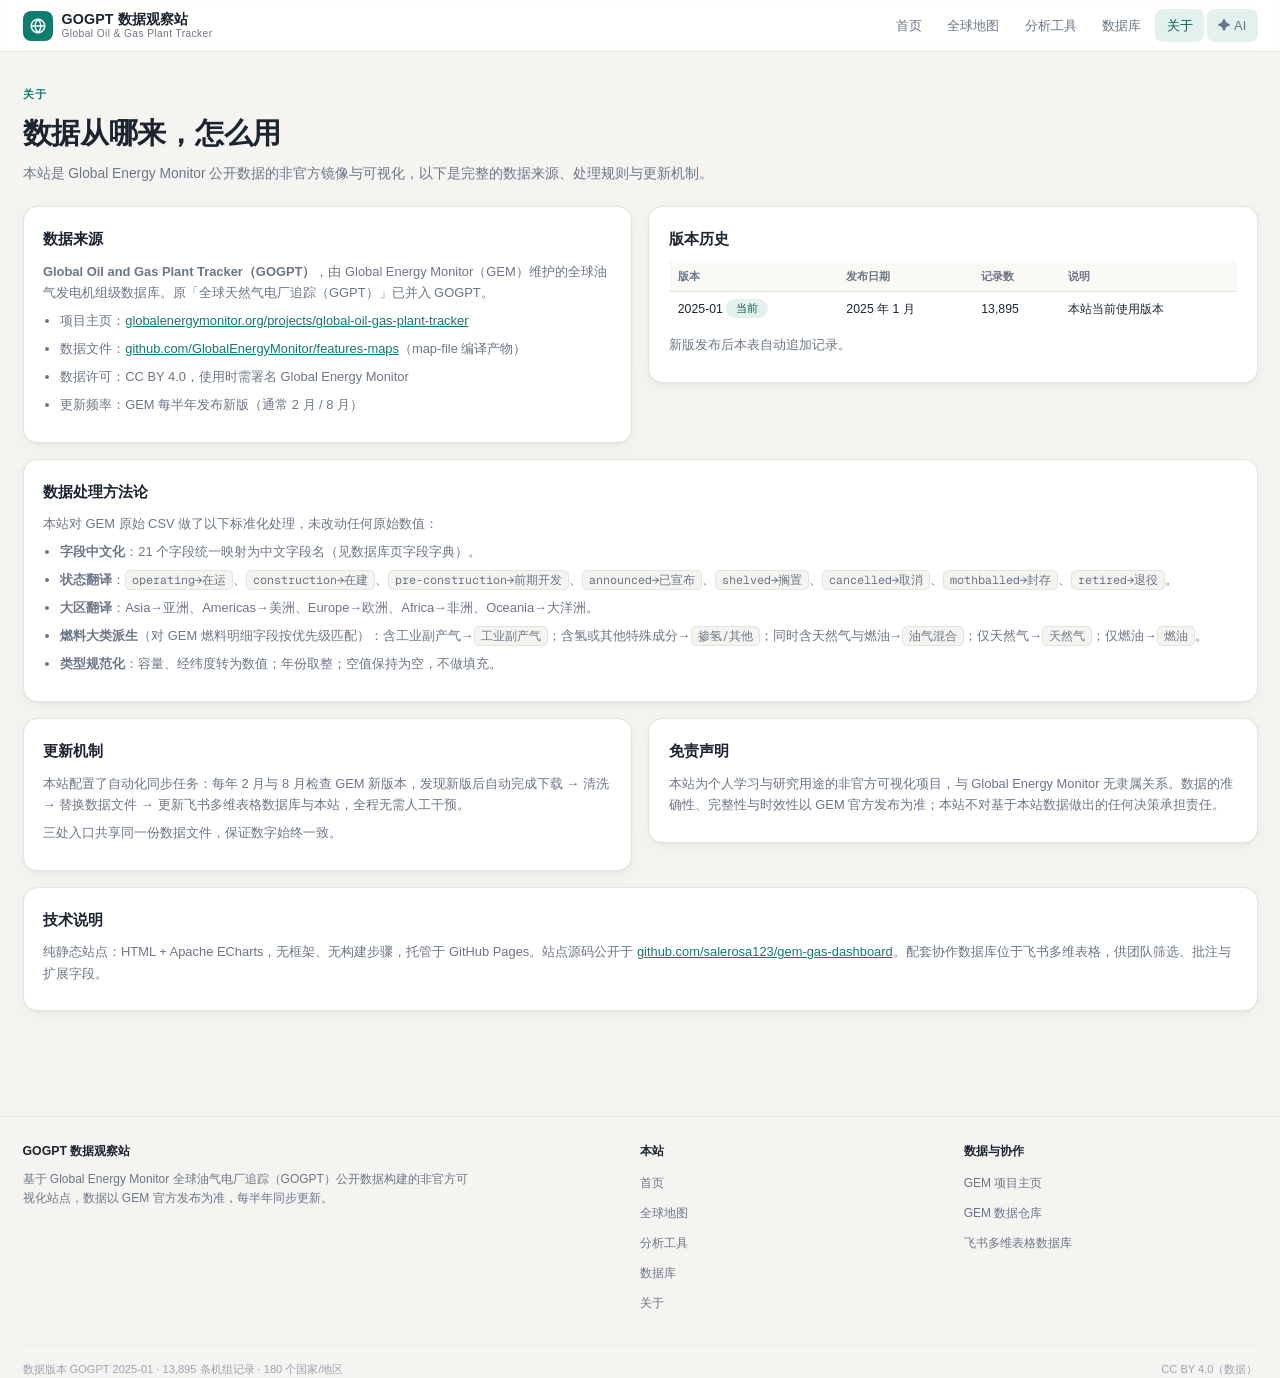
==== commit bdb139ca: "fix: model list updated to kimi-k3 (official IDs), fallback for stale localStorage model" ====
--- a/about.html
+++ b/about.html
@@ -71,6 +71,6 @@
 
 </div>
 <script src="assets/site.js?v=2"></script>
-<script src="assets/ai.js?v=1"></script>
+<script src="assets/ai.js?v=2"></script>
 </body>
 </html>
